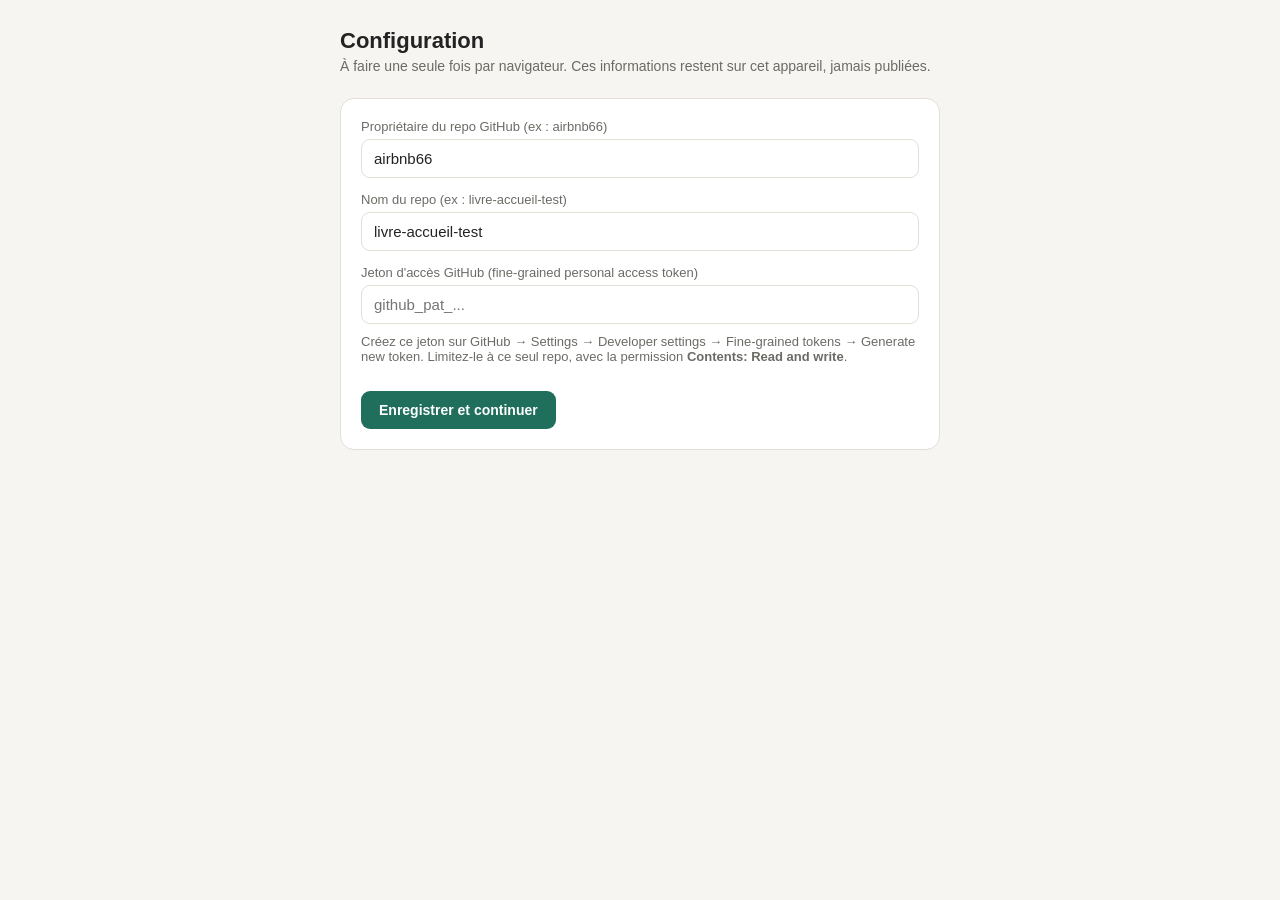
==== admin.html @ c9a01950 "Add files via upload" ====
<!DOCTYPE html>
<html lang="fr">
<head>
<meta charset="UTF-8">
<meta name="viewport" content="width=device-width, initial-scale=1.0">
<title>Admin — Livret d'accueil</title>
<style>
  :root{
    --bg:#f6f5f2; --card:#ffffff; --ink:#232323; --muted:#6b6b66;
    --accent:#1f6f5c; --accent-soft:#e7f2ef; --line:#e2dfd6; --danger:#b3432b;
  }
  *{box-sizing:border-box;}
  body{margin:0;background:var(--bg);color:var(--ink);font-family:-apple-system,BlinkMacSystemFont,"Segoe UI",Roboto,Arial,sans-serif;}
  .wrap{max-width:640px;margin:0 auto;padding:28px 20px 80px;}
  h1{font-size:22px;margin:0 0 4px;}
  p.sub{color:var(--muted);margin:0 0 24px;font-size:14px;}
  .card{background:var(--card);border:1px solid var(--line);border-radius:14px;padding:20px;margin-bottom:16px;}
  label{display:block;font-size:13px;color:var(--muted);margin:14px 0 5px;}
  label:first-child{margin-top:0;}
  input[type=text], input[type=password], textarea, select{
    width:100%;padding:10px 12px;border:1px solid var(--line);border-radius:9px;
    font-size:15px;font-family:inherit;background:#fff;color:var(--ink);
  }
  textarea{resize:vertical;min-height:60px;}
  fieldset{border:1px solid var(--line);border-radius:12px;padding:14px;margin:16px 0;}
  legend{font-weight:600;font-size:14px;padding:0 6px;}
  .row{display:flex;gap:10px;}
  .row > *{flex:1;}
  button{
    border:none;border-radius:9px;padding:11px 18px;font-size:14px;font-weight:600;
    cursor:pointer;background:var(--accent);color:#fff;
  }
  button.secondary{background:var(--accent-soft);color:var(--accent);}
  button.ghost{background:transparent;color:var(--muted);text-decoration:underline;padding:6px;font-weight:500;}
  button.danger{background:var(--danger);}
  button:disabled{opacity:.5;cursor:not-allowed;}
  .item-block{border:1px solid var(--line);border-radius:10px;padding:12px;margin-bottom:10px;position:relative;}
  .status{font-size:13px;margin-top:10px;padding:10px 12px;border-radius:8px;display:none;}
  .status.ok{display:block;background:#e7f2ef;color:var(--accent);}
  .status.err{display:block;background:#fbe8e3;color:var(--danger);}
  .muted{color:var(--muted);font-size:13px;}
  .top-actions{display:flex;justify-content:space-between;align-items:center;margin-bottom:18px;}
  a.link{color:var(--accent);font-size:13px;}
</style>
</head>
<body>
<div class="wrap" id="app"></div>

<script>
const LS_KEY = 'livret_admin_config';

function getConfig(){
  try{ return JSON.parse(localStorage.getItem(LS_KEY)); }catch(e){ return null; }
}
function saveConfig(cfg){ localStorage.setItem(LS_KEY, JSON.stringify(cfg)); }
function clearConfig(){ localStorage.removeItem(LS_KEY); }

function b64EncodeUnicode(str){
  return btoa(encodeURIComponent(str).replace(/%([0-9A-F]{2})/g,
    (m,p1) => String.fromCharCode('0x' + p1)));
}
function b64DecodeUnicode(str){
  return decodeURIComponent(atob(str).split('').map(c =>
    '%' + ('00' + c.charCodeAt(0).toString(16)).slice(-2)).join(''));
}

async function ghRequest(cfg, path, options={}){
  const url = `https://api.github.com/repos/${cfg.owner}/${cfg.repo}/contents/${path}`;
  const res = await fetch(url, {
    ...options,
    headers: {
      'Authorization': `Bearer ${cfg.token}`,
      'Accept': 'application/vnd.github+json',
      ...(options.headers||{})
    }
  });
  return res;
}

async function ghGetJson(cfg, path){
  const res = await ghRequest(cfg, path);
  if(res.status === 404) return {data:null, sha:null};
  if(!res.ok) throw new Error(`Erreur GitHub (${res.status})`);
  const body = await res.json();
  const content = b64DecodeUnicode(body.content.replace(/\n/g,''));
  return {data: JSON.parse(content), sha: body.sha};
}

async function ghPutJson(cfg, path, dataObj, sha, message){
  const res = await ghRequest(cfg, path, {
    method: 'PUT',
    body: JSON.stringify({
      message,
      content: b64EncodeUnicode(JSON.stringify(dataObj, null, 2)),
      sha: sha || undefined
    })
  });
  if(!res.ok){
    const err = await res.json().catch(()=>({}));
    throw new Error(err.message || `Erreur GitHub (${res.status})`);
  }
  return res.json();
}

// ---------- Rendu ----------

function renderSetup(){
  const app = document.getElementById('app');
  app.innerHTML = `
    <h1>Configuration</h1>
    <p class="sub">À faire une seule fois par navigateur. Ces informations restent sur cet appareil, jamais publiées.</p>
    <div class="card">
      <label>Propriétaire du repo GitHub (ex : airbnb66)</label>
      <input type="text" id="cfg-owner" value="airbnb66">
      <label>Nom du repo (ex : livre-accueil-test)</label>
      <input type="text" id="cfg-repo" value="livre-accueil-test">
      <label>Jeton d'accès GitHub (fine-grained personal access token)</label>
      <input type="password" id="cfg-token" placeholder="github_pat_...">
      <p class="muted" style="margin-top:10px">
        Créez ce jeton sur GitHub → Settings → Developer settings → Fine-grained tokens →
        Generate new token. Limitez-le à ce seul repo, avec la permission
        <b>Contents: Read and write</b>.
      </p>
      <button id="cfg-save" style="margin-top:14px">Enregistrer et continuer</button>
      <div class="status" id="cfg-status"></div>
    </div>
  `;
  document.getElementById('cfg-save').onclick = async () => {
    const cfg = {
      owner: document.getElementById('cfg-owner').value.trim(),
      repo: document.getElementById('cfg-repo').value.trim(),
      token: document.getElementById('cfg-token').value.trim()
    };
    const statusEl = document.getElementById('cfg-status');
    if(!cfg.owner || !cfg.repo || !cfg.token){
      statusEl.className = 'status err';
      statusEl.textContent = 'Merci de remplir les trois champs.';
      return;
    }
    try{
      await ghGetJson(cfg, 'data/logements.json');
      saveConfig(cfg);
      renderApp();
    }catch(e){
      statusEl.className = 'status err';
      statusEl.textContent = 'Connexion impossible : ' + e.message;
    }
  };
}

async function renderApp(){
  const cfg = getConfig();
  const app = document.getElementById('app');
  app.innerHTML = `<p class="muted">Chargement des logements…</p>`;

  let logements, logementsSha;
  try{
    const r = await ghGetJson(cfg, 'data/logements.json');
    logements = r.data || [];
    logementsSha = r.sha;
  }catch(e){
    app.innerHTML = `<div class="status err" style="display:block">Erreur : ${e.message}</div>
      <button class="ghost" id="reset-cfg">Changer la configuration</button>`;
    document.getElementById('reset-cfg').onclick = () => { clearConfig(); renderSetup(); };
    return;
  }

  app.innerHTML = `
    <div class="top-actions">
      <h1 style="margin:0">Vos logements</h1>
      <button class="ghost" id="reset-cfg">Déconnexion</button>
    </div>
    <div class="card">
      <label>Choisir un logement à modifier</label>
      <select id="logement-select">
        ${logements.map(l => `<option value="${l.id}">${l.nom}</option>`).join('')}
      </select>
      <div style="margin-top:14px" class="row">
        <button class="secondary" id="load-btn">Modifier ce logement</button>
      </div>
    </div>

    <div class="card">
      <label>Ajouter un nouveau logement</label>
      <div class="row">
        <input type="text" id="new-id" placeholder="identifiant (ex : appartement-2)">
        <input type="text" id="new-nom" placeholder="Nom affiché (ex : Appartement 2)">
      </div>
      <button style="margin-top:12px" id="add-btn">Créer le logement</button>
      <p class="muted" style="margin-top:8px">Le lien du livret sera : votresite.github.io/?id=identifiant</p>
      <div class="status" id="add-status"></div>
    </div>

    <div id="editor"></div>
  `;

  document.getElementById('reset-cfg').onclick = () => { clearConfig(); renderSetup(); };
  document.getElementById('load-btn').onclick = () => {
    const id = document.getElementById('logement-select').value;
    renderEditor(cfg, id);
  };

  document.getElementById('add-btn').onclick = async () => {
    const id = document.getElementById('new-id').value.trim();
    const nom = document.getElementById('new-nom').value.trim();
    const statusEl = document.getElementById('add-status');
    if(!id || !nom){
      statusEl.className = 'status err';
      statusEl.textContent = 'Renseignez un identifiant et un nom.';
      return;
    }
    try{
      const defaultData = {
        nom, wifi:{reseau:'', motDePasse:''},
        arrivee:{horaireArrivee:'', horaireDepart:'', instructions:'', codeBoite:''},
        parking:{description:'', lienMaps:''},
        equipements:[], adresses:[], reglement:'', contactHote:''
      };
      await ghPutJson(cfg, `data/${id}.json`, defaultData, null, `Ajout du logement ${nom}`);
      const updated = [...logements, {id, nom}];
      await ghPutJson(cfg, 'data/logements.json', updated, logementsSha, `Ajout de ${nom} à la liste des logements`);
      statusEl.className = 'status ok';
      statusEl.textContent = 'Logement créé. Rechargement…';
      setTimeout(renderApp, 1000);
    }catch(e){
      statusEl.className = 'status err';
      statusEl.textContent = 'Erreur : ' + e.message;
    }
  };
}

async function renderEditor(cfg, id){
  const editor = document.getElementById('editor');
  editor.innerHTML = `<p class="muted">Chargement…</p>`;
  let data, sha;
  try{
    const r = await ghGetJson(cfg, `data/${id}.json`);
    data = r.data; sha = r.sha;
  }catch(e){
    editor.innerHTML = `<div class="status err" style="display:block">Erreur : ${e.message}</div>`;
    return;
  }

  const equipHtml = (data.equipements||[]).map((eq,i) => `
    <div class="item-block" data-idx="${i}">
      <div class="row">
        <input type="text" class="eq-icone" placeholder="Emoji" value="${eq.icone||''}" style="max-width:60px">
        <input type="text" class="eq-titre" placeholder="Titre" value="${eq.titre||''}">
      </div>
      <textarea class="eq-texte" placeholder="Instructions">${eq.texte||''}</textarea>
      <button class="ghost remove-eq">Supprimer</button>
    </div>`).join('');

  const adrHtml = (data.adresses||[]).map((a,i) => `
    <div class="item-block" data-idx="${i}">
      <input type="text" class="adr-nom" placeholder="Nom" value="${a.nom||''}">
      <textarea class="adr-info" placeholder="Info">${a.info||''}</textarea>
      <button class="ghost remove-adr">Supprimer</button>
    </div>`).join('');

  editor.innerHTML = `
    <div class="card">
      <h1 style="margin:0 0 4px">${data.nom || id}</h1>
      <p class="sub">Lien du livret : votresite.github.io/?id=${id}</p>

      <fieldset>
        <legend>📶 Wi-Fi</legend>
        <label>Nom du réseau</label>
        <input type="text" id="f-wifi-reseau" value="${data.wifi?.reseau||''}">
        <label>Mot de passe</label>
        <input type="text" id="f-wifi-pass" value="${data.wifi?.motDePasse||''}">
      </fieldset>

      <fieldset>
        <legend>🔑 Arrivée / départ</legend>
        <div class="row">
          <div>
            <label>Horaire arrivée</label>
            <input type="text" id="f-arr-h" value="${data.arrivee?.horaireArrivee||''}">
          </div>
          <div>
            <label>Horaire départ</label>
            <input type="text" id="f-dep-h" value="${data.arrivee?.horaireDepart||''}">
          </div>
        </div>
        <label>Instructions d'accès</label>
        <textarea id="f-arr-instr">${data.arrivee?.instructions||''}</textarea>
        <label>Code boîte à clé</label>
        <input type="text" id="f-arr-code" value="${data.arrivee?.codeBoite||''}">
      </fieldset>

      <fieldset>
        <legend>🚗 Parking</legend>
        <label>Description</label>
        <textarea id="f-park-desc">${data.parking?.description||''}</textarea>
        <label>Lien Google Maps</label>
        <input type="text" id="f-park-maps" value="${data.parking?.lienMaps||''}">
      </fieldset>

      <fieldset>
        <legend>🏠 Équipements</legend>
        <div id="eq-list">${equipHtml}</div>
        <button class="secondary" id="add-eq">+ Ajouter un équipement</button>
      </fieldset>

      <fieldset>
        <legend>🍽️ Bonnes adresses</legend>
        <div id="adr-list">${adrHtml}</div>
        <button class="secondary" id="add-adr">+ Ajouter une adresse</button>
      </fieldset>

      <fieldset>
        <legend>📌 Règlement</legend>
        <textarea id="f-reglement">${data.reglement||''}</textarea>
      </fieldset>

      <fieldset>
        <legend>Besoin d'aide</legend>
        <textarea id="f-contact">${data.contactHote||''}</textarea>
      </fieldset>

      <button id="save-btn">Enregistrer les modifications</button>
      <div class="status" id="save-status"></div>
    </div>
  `;

  document.getElementById('add-eq').onclick = () => {
    document.getElementById('eq-list').insertAdjacentHTML('beforeend', `
      <div class="item-block">
        <div class="row">
          <input type="text" class="eq-icone" placeholder="Emoji" style="max-width:60px">
          <input type="text" class="eq-titre" placeholder="Titre">
        </div>
        <textarea class="eq-texte" placeholder="Instructions"></textarea>
        <button class="ghost remove-eq">Supprimer</button>
      </div>`);
  };
  document.getElementById('add-adr').onclick = () => {
    document.getElementById('adr-list').insertAdjacentHTML('beforeend', `
      <div class="item-block">
        <input type="text" class="adr-nom" placeholder="Nom">
        <textarea class="adr-info" placeholder="Info"></textarea>
        <button class="ghost remove-adr">Supprimer</button>
      </div>`);
  };
  editor.addEventListener('click', (e) => {
    if(e.target.classList.contains('remove-eq') || e.target.classList.contains('remove-adr')){
      e.target.closest('.item-block').remove();
    }
  });

  document.getElementById('save-btn').onclick = async () => {
    const statusEl = document.getElementById('save-status');
    statusEl.className = 'status'; statusEl.style.display='none';

    const equipements = [...document.querySelectorAll('#eq-list .item-block')].map(b => ({
      icone: b.querySelector('.eq-icone').value,
      titre: b.querySelector('.eq-titre').value,
      texte: b.querySelector('.eq-texte').value
    }));
    const adresses = [...document.querySelectorAll('#adr-list .item-block')].map(b => ({
      nom: b.querySelector('.adr-nom').value,
      info: b.querySelector('.adr-info').value
    }));

    const updated = {
      nom: data.nom,
      wifi: {
        reseau: document.getElementById('f-wifi-reseau').value,
        motDePasse: document.getElementById('f-wifi-pass').value
      },
      arrivee: {
        horaireArrivee: document.getElementById('f-arr-h').value,
        horaireDepart: document.getElementById('f-dep-h').value,
        instructions: document.getElementById('f-arr-instr').value,
        codeBoite: document.getElementById('f-arr-code').value
      },
      parking: {
        description: document.getElementById('f-park-desc').value,
        lienMaps: document.getElementById('f-park-maps').value
      },
      equipements, adresses,
      reglement: document.getElementById('f-reglement').value,
      contactHote: document.getElementById('f-contact').value
    };

    try{
      await ghPutJson(cfg, `data/${id}.json`, updated, sha, `Mise à jour du logement ${id}`);
      statusEl.className = 'status ok';
      statusEl.textContent = "Enregistré ✓ — le site sera à jour dans moins d'une minute.";
    }catch(e){
      statusEl.className = 'status err';
      statusEl.textContent = "Erreur lors de l'enregistrement : " + e.message;
    }
  };
}

// ---------- Démarrage ----------
const existing = getConfig();
if(existing) renderApp(); else renderSetup();
</script>
</body>
</html>
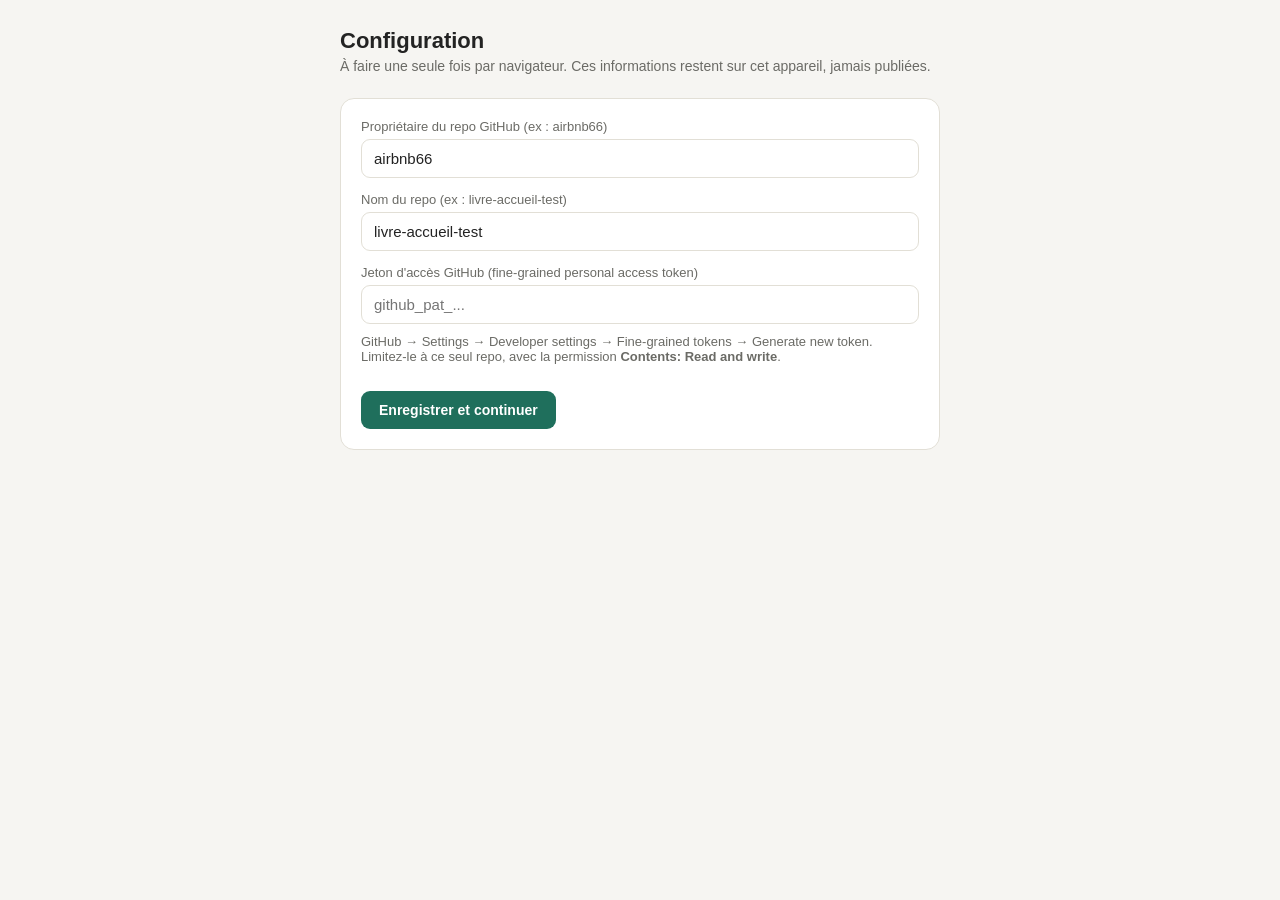
==== commit 718facb7: "Add files via upload" ====
--- a/admin.html
+++ b/admin.html
@@ -21,26 +21,30 @@
     width:100%;padding:10px 12px;border:1px solid var(--line);border-radius:9px;
     font-size:15px;font-family:inherit;background:#fff;color:var(--ink);
   }
-  textarea{resize:vertical;min-height:60px;}
+  textarea{resize:vertical;min-height:50px;}
   fieldset{border:1px solid var(--line);border-radius:12px;padding:14px;margin:16px 0;}
   legend{font-weight:600;font-size:14px;padding:0 6px;}
   .row{display:flex;gap:10px;}
   .row > *{flex:1;}
-  button{
-    border:none;border-radius:9px;padding:11px 18px;font-size:14px;font-weight:600;
-    cursor:pointer;background:var(--accent);color:#fff;
-  }
+  button{border:none;border-radius:9px;padding:11px 18px;font-size:14px;font-weight:600;cursor:pointer;background:var(--accent);color:#fff;}
   button.secondary{background:var(--accent-soft);color:var(--accent);}
   button.ghost{background:transparent;color:var(--muted);text-decoration:underline;padding:6px;font-weight:500;}
   button.danger{background:var(--danger);}
   button:disabled{opacity:.5;cursor:not-allowed;}
-  .item-block{border:1px solid var(--line);border-radius:10px;padding:12px;margin-bottom:10px;position:relative;}
+  .item-block{border:1px solid var(--line);border-radius:10px;padding:12px;margin-bottom:10px;}
   .status{font-size:13px;margin-top:10px;padding:10px 12px;border-radius:8px;display:none;}
   .status.ok{display:block;background:#e7f2ef;color:var(--accent);}
   .status.err{display:block;background:#fbe8e3;color:var(--danger);}
   .muted{color:var(--muted);font-size:13px;}
   .top-actions{display:flex;justify-content:space-between;align-items:center;margin-bottom:18px;}
-  a.link{color:var(--accent);font-size:13px;}
+
+  .trilang{border-left:3px solid var(--accent-soft);padding-left:10px;margin-top:6px;}
+  .trilang .tl-row{display:flex;align-items:flex-start;gap:8px;margin-bottom:6px;}
+  .trilang .tl-tag{
+    flex:0 0 30px;font-size:11px;font-weight:700;color:var(--accent);
+    background:var(--accent-soft);border-radius:6px;text-align:center;padding:6px 0;
+  }
+  .trilang .tl-row input, .trilang .tl-row textarea{flex:1;}
 </style>
 </head>
 <body>
@@ -48,35 +52,28 @@
 
 <script>
 const LS_KEY = 'livret_admin_config';
-
-function getConfig(){
-  try{ return JSON.parse(localStorage.getItem(LS_KEY)); }catch(e){ return null; }
-}
+const LANGS = ['fr','en','es'];
+const LANG_LABEL = {fr:'FR', en:'EN', es:'ES'};
+
+function getConfig(){ try{ return JSON.parse(localStorage.getItem(LS_KEY)); }catch(e){ return null; } }
 function saveConfig(cfg){ localStorage.setItem(LS_KEY, JSON.stringify(cfg)); }
 function clearConfig(){ localStorage.removeItem(LS_KEY); }
 
 function b64EncodeUnicode(str){
-  return btoa(encodeURIComponent(str).replace(/%([0-9A-F]{2})/g,
-    (m,p1) => String.fromCharCode('0x' + p1)));
+  return btoa(encodeURIComponent(str).replace(/%([0-9A-F]{2})/g, (m,p1) => String.fromCharCode('0x' + p1)));
 }
 function b64DecodeUnicode(str){
-  return decodeURIComponent(atob(str).split('').map(c =>
-    '%' + ('00' + c.charCodeAt(0).toString(16)).slice(-2)).join(''));
+  return decodeURIComponent(atob(str).split('').map(c => '%' + ('00' + c.charCodeAt(0).toString(16)).slice(-2)).join(''));
 }
 
 async function ghRequest(cfg, path, options={}){
   const url = `https://api.github.com/repos/${cfg.owner}/${cfg.repo}/contents/${path}`;
   const res = await fetch(url, {
-    ...options,
-    headers: {
-      'Authorization': `Bearer ${cfg.token}`,
-      'Accept': 'application/vnd.github+json',
-      ...(options.headers||{})
-    }
+    ...options, cache:'no-store',
+    headers: { 'Authorization': `Bearer ${cfg.token}`, 'Accept': 'application/vnd.github+json', ...(options.headers||{}) }
   });
   return res;
 }
-
 async function ghGetJson(cfg, path){
   const res = await ghRequest(cfg, path);
   if(res.status === 404) return {data:null, sha:null};
@@ -85,21 +82,46 @@
   const content = b64DecodeUnicode(body.content.replace(/\n/g,''));
   return {data: JSON.parse(content), sha: body.sha};
 }
-
 async function ghPutJson(cfg, path, dataObj, sha, message){
   const res = await ghRequest(cfg, path, {
     method: 'PUT',
-    body: JSON.stringify({
-      message,
-      content: b64EncodeUnicode(JSON.stringify(dataObj, null, 2)),
-      sha: sha || undefined
-    })
+    body: JSON.stringify({ message, content: b64EncodeUnicode(JSON.stringify(dataObj, null, 2)), sha: sha || undefined })
   });
   if(!res.ok){
     const err = await res.json().catch(()=>({}));
     throw new Error(err.message || `Erreur GitHub (${res.status})`);
   }
   return res.json();
+}
+
+// ---------- Champs multilingues ----------
+
+// Convertit une valeur existante (chaîne = ancien format, ou objet {fr,en,es}) en objet complet
+function trilangInit(value){
+  if(value == null) return {fr:'', en:'', es:''};
+  if(typeof value === 'string') return {fr: value, en:'', es:''};
+  return {fr: value.fr||'', en: value.en||'', es: value.es||''};
+}
+
+// Génère le HTML d'un bloc de 3 champs (un par langue) pour un champ traduisible
+function trilangField(idPrefix, value, multiline=false){
+  const v = trilangInit(value);
+  const tag = multiline ? 'textarea' : 'input type="text"';
+  const closeTag = multiline ? 'textarea' : 'input';
+  return `<div class="trilang">` + LANGS.map(l => `
+    <div class="tl-row">
+      <span class="tl-tag">${LANG_LABEL[l]}</span>
+      ${multiline
+        ? `<textarea id="${idPrefix}-${l}">${v[l]}</textarea>`
+        : `<input type="text" id="${idPrefix}-${l}" value="${v[l].replace(/"/g,'&quot;')}">`}
+    </div>`).join('') + `</div>`;
+}
+
+// Relit les 3 champs saisis et reconstruit l'objet {fr,en,es}
+function trilangRead(idPrefix){
+  const out = {};
+  LANGS.forEach(l => { out[l] = document.getElementById(`${idPrefix}-${l}`)?.value || ''; });
+  return out;
 }
 
 // ---------- Rendu ----------
@@ -117,9 +139,8 @@
       <label>Jeton d'accès GitHub (fine-grained personal access token)</label>
       <input type="password" id="cfg-token" placeholder="github_pat_...">
       <p class="muted" style="margin-top:10px">
-        Créez ce jeton sur GitHub → Settings → Developer settings → Fine-grained tokens →
-        Generate new token. Limitez-le à ce seul repo, avec la permission
-        <b>Contents: Read and write</b>.
+        GitHub → Settings → Developer settings → Fine-grained tokens → Generate new token.
+        Limitez-le à ce seul repo, avec la permission <b>Contents: Read and write</b>.
       </p>
       <button id="cfg-save" style="margin-top:14px">Enregistrer et continuer</button>
       <div class="status" id="cfg-status"></div>
@@ -133,8 +154,7 @@
     };
     const statusEl = document.getElementById('cfg-status');
     if(!cfg.owner || !cfg.repo || !cfg.token){
-      statusEl.className = 'status err';
-      statusEl.textContent = 'Merci de remplir les trois champs.';
+      statusEl.className = 'status err'; statusEl.textContent = 'Merci de remplir les trois champs.';
       return;
     }
     try{
@@ -142,8 +162,7 @@
       saveConfig(cfg);
       renderApp();
     }catch(e){
-      statusEl.className = 'status err';
-      statusEl.textContent = 'Connexion impossible : ' + e.message;
+      statusEl.className = 'status err'; statusEl.textContent = 'Connexion impossible : ' + e.message;
     }
   };
 }
@@ -205,26 +224,25 @@
     const nom = document.getElementById('new-nom').value.trim();
     const statusEl = document.getElementById('add-status');
     if(!id || !nom){
-      statusEl.className = 'status err';
-      statusEl.textContent = 'Renseignez un identifiant et un nom.';
+      statusEl.className = 'status err'; statusEl.textContent = 'Renseignez un identifiant et un nom.';
       return;
     }
     try{
       const defaultData = {
-        nom, wifi:{reseau:'', motDePasse:''},
-        arrivee:{horaireArrivee:'', horaireDepart:'', instructions:'', codeBoite:''},
-        parking:{description:'', lienMaps:''},
-        equipements:[], adresses:[], reglement:'', contactHote:''
+        nom: {fr:nom, en:'', es:''},
+        wifi:{reseau:'', motDePasse:''},
+        arrivee:{horaireArrivee:{fr:'',en:'',es:''}, horaireDepart:{fr:'',en:'',es:''}, instructions:{fr:'',en:'',es:''}, codeBoite:''},
+        parking:{description:{fr:'',en:'',es:''}, lienMaps:''},
+        equipements:[], adresses:[],
+        reglement:{fr:'',en:'',es:''}, contactHote:{fr:'',en:'',es:''}
       };
       await ghPutJson(cfg, `data/${id}.json`, defaultData, null, `Ajout du logement ${nom}`);
       const updated = [...logements, {id, nom}];
       await ghPutJson(cfg, 'data/logements.json', updated, logementsSha, `Ajout de ${nom} à la liste des logements`);
-      statusEl.className = 'status ok';
-      statusEl.textContent = 'Logement créé. Rechargement…';
+      statusEl.className = 'status ok'; statusEl.textContent = 'Logement créé. Rechargement…';
       setTimeout(renderApp, 1000);
     }catch(e){
-      statusEl.className = 'status err';
-      statusEl.textContent = 'Erreur : ' + e.message;
+      statusEl.className = 'status err'; statusEl.textContent = 'Erreur : ' + e.message;
     }
   };
 }
@@ -243,58 +261,59 @@
 
   const equipHtml = (data.equipements||[]).map((eq,i) => `
     <div class="item-block" data-idx="${i}">
-      <div class="row">
-        <input type="text" class="eq-icone" placeholder="Emoji" value="${eq.icone||''}" style="max-width:60px">
-        <input type="text" class="eq-titre" placeholder="Titre" value="${eq.titre||''}">
-      </div>
-      <textarea class="eq-texte" placeholder="Instructions">${eq.texte||''}</textarea>
-      <button class="ghost remove-eq">Supprimer</button>
+      <input type="text" class="eq-icone" placeholder="Emoji" value="${(eq.icone||'').replace(/"/g,'&quot;')}" style="max-width:60px;margin-bottom:8px">
+      <label style="margin-top:0">Titre</label>
+      ${trilangField(`eq${i}-titre`, eq.titre)}
+      <label>Instructions</label>
+      ${trilangField(`eq${i}-texte`, eq.texte, true)}
+      <button class="ghost remove-eq" style="margin-top:6px">Supprimer</button>
     </div>`).join('');
 
   const adrHtml = (data.adresses||[]).map((a,i) => `
     <div class="item-block" data-idx="${i}">
-      <input type="text" class="adr-nom" placeholder="Nom" value="${a.nom||''}">
-      <textarea class="adr-info" placeholder="Info">${a.info||''}</textarea>
-      <button class="ghost remove-adr">Supprimer</button>
+      <label style="margin-top:0">Nom</label>
+      <input type="text" class="adr-nom" value="${(a.nom||'').replace(/"/g,'&quot;')}">
+      <label>Info</label>
+      ${trilangField(`adr${i}-info`, a.info, true)}
+      <button class="ghost remove-adr" style="margin-top:6px">Supprimer</button>
     </div>`).join('');
 
   editor.innerHTML = `
     <div class="card">
-      <h1 style="margin:0 0 4px">${data.nom || id}</h1>
+      <h1 style="margin:0 0 4px">${trilangInit(data.nom).fr || id}</h1>
       <p class="sub">Lien du livret : votresite.github.io/?id=${id}</p>
 
       <fieldset>
-        <legend>📶 Wi-Fi</legend>
+        <legend>Nom du logement (affiché dans le titre)</legend>
+        ${trilangField('f-nom', data.nom)}
+      </fieldset>
+
+      <fieldset>
+        <legend>📶 Wi-Fi (identique dans les 3 langues)</legend>
         <label>Nom du réseau</label>
-        <input type="text" id="f-wifi-reseau" value="${data.wifi?.reseau||''}">
+        <input type="text" id="f-wifi-reseau" value="${(data.wifi?.reseau||'').replace(/"/g,'&quot;')}">
         <label>Mot de passe</label>
-        <input type="text" id="f-wifi-pass" value="${data.wifi?.motDePasse||''}">
+        <input type="text" id="f-wifi-pass" value="${(data.wifi?.motDePasse||'').replace(/"/g,'&quot;')}">
       </fieldset>
 
       <fieldset>
         <legend>🔑 Arrivée / départ</legend>
-        <div class="row">
-          <div>
-            <label>Horaire arrivée</label>
-            <input type="text" id="f-arr-h" value="${data.arrivee?.horaireArrivee||''}">
-          </div>
-          <div>
-            <label>Horaire départ</label>
-            <input type="text" id="f-dep-h" value="${data.arrivee?.horaireDepart||''}">
-          </div>
-        </div>
+        <label>Horaire arrivée</label>
+        ${trilangField('f-arr-h', data.arrivee?.horaireArrivee)}
+        <label>Horaire départ</label>
+        ${trilangField('f-dep-h', data.arrivee?.horaireDepart)}
         <label>Instructions d'accès</label>
-        <textarea id="f-arr-instr">${data.arrivee?.instructions||''}</textarea>
-        <label>Code boîte à clé</label>
-        <input type="text" id="f-arr-code" value="${data.arrivee?.codeBoite||''}">
+        ${trilangField('f-arr-instr', data.arrivee?.instructions, true)}
+        <label>Code boîte à clé (identique dans les 3 langues)</label>
+        <input type="text" id="f-arr-code" value="${(data.arrivee?.codeBoite||'').replace(/"/g,'&quot;')}">
       </fieldset>
 
       <fieldset>
         <legend>🚗 Parking</legend>
         <label>Description</label>
-        <textarea id="f-park-desc">${data.parking?.description||''}</textarea>
-        <label>Lien Google Maps</label>
-        <input type="text" id="f-park-maps" value="${data.parking?.lienMaps||''}">
+        ${trilangField('f-park-desc', data.parking?.description, true)}
+        <label>Lien Google Maps (identique dans les 3 langues)</label>
+        <input type="text" id="f-park-maps" value="${(data.parking?.lienMaps||'').replace(/"/g,'&quot;')}">
       </fieldset>
 
       <fieldset>
@@ -311,12 +330,12 @@
 
       <fieldset>
         <legend>📌 Règlement</legend>
-        <textarea id="f-reglement">${data.reglement||''}</textarea>
+        ${trilangField('f-reglement', data.reglement, true)}
       </fieldset>
 
       <fieldset>
         <legend>Besoin d'aide</legend>
-        <textarea id="f-contact">${data.contactHote||''}</textarea>
+        ${trilangField('f-contact', data.contactHote, true)}
       </fieldset>
 
       <button id="save-btn">Enregistrer les modifications</button>
@@ -324,24 +343,31 @@
     </div>
   `;
 
+  let eqCounter = (data.equipements||[]).length;
+  let adrCounter = (data.adresses||[]).length;
+
   document.getElementById('add-eq').onclick = () => {
     document.getElementById('eq-list').insertAdjacentHTML('beforeend', `
-      <div class="item-block">
-        <div class="row">
-          <input type="text" class="eq-icone" placeholder="Emoji" style="max-width:60px">
-          <input type="text" class="eq-titre" placeholder="Titre">
-        </div>
-        <textarea class="eq-texte" placeholder="Instructions"></textarea>
-        <button class="ghost remove-eq">Supprimer</button>
+      <div class="item-block" data-idx="${eqCounter}">
+        <input type="text" class="eq-icone" placeholder="Emoji" style="max-width:60px;margin-bottom:8px">
+        <label style="margin-top:0">Titre</label>
+        ${trilangField(`eq${eqCounter}-titre`, null)}
+        <label>Instructions</label>
+        ${trilangField(`eq${eqCounter}-texte`, null, true)}
+        <button class="ghost remove-eq" style="margin-top:6px">Supprimer</button>
       </div>`);
+    eqCounter++;
   };
   document.getElementById('add-adr').onclick = () => {
     document.getElementById('adr-list').insertAdjacentHTML('beforeend', `
-      <div class="item-block">
-        <input type="text" class="adr-nom" placeholder="Nom">
-        <textarea class="adr-info" placeholder="Info"></textarea>
-        <button class="ghost remove-adr">Supprimer</button>
+      <div class="item-block" data-idx="${adrCounter}">
+        <label style="margin-top:0">Nom</label>
+        <input type="text" class="adr-nom">
+        <label>Info</label>
+        ${trilangField(`adr${adrCounter}-info`, null, true)}
+        <button class="ghost remove-adr" style="margin-top:6px">Supprimer</button>
       </div>`);
+    adrCounter++;
   };
   editor.addEventListener('click', (e) => {
     if(e.target.classList.contains('remove-eq') || e.target.classList.contains('remove-adr')){
@@ -353,35 +379,41 @@
     const statusEl = document.getElementById('save-status');
     statusEl.className = 'status'; statusEl.style.display='none';
 
-    const equipements = [...document.querySelectorAll('#eq-list .item-block')].map(b => ({
-      icone: b.querySelector('.eq-icone').value,
-      titre: b.querySelector('.eq-titre').value,
-      texte: b.querySelector('.eq-texte').value
-    }));
-    const adresses = [...document.querySelectorAll('#adr-list .item-block')].map(b => ({
-      nom: b.querySelector('.adr-nom').value,
-      info: b.querySelector('.adr-info').value
-    }));
+    const equipements = [...document.querySelectorAll('#eq-list .item-block')].map(b => {
+      const idx = b.dataset.idx;
+      return {
+        icone: b.querySelector('.eq-icone').value,
+        titre: trilangRead(`eq${idx}-titre`),
+        texte: trilangRead(`eq${idx}-texte`)
+      };
+    });
+    const adresses = [...document.querySelectorAll('#adr-list .item-block')].map(b => {
+      const idx = b.dataset.idx;
+      return {
+        nom: b.querySelector('.adr-nom').value,
+        info: trilangRead(`adr${idx}-info`)
+      };
+    });
 
     const updated = {
-      nom: data.nom,
+      nom: trilangRead('f-nom'),
       wifi: {
         reseau: document.getElementById('f-wifi-reseau').value,
         motDePasse: document.getElementById('f-wifi-pass').value
       },
       arrivee: {
-        horaireArrivee: document.getElementById('f-arr-h').value,
-        horaireDepart: document.getElementById('f-dep-h').value,
-        instructions: document.getElementById('f-arr-instr').value,
+        horaireArrivee: trilangRead('f-arr-h'),
+        horaireDepart: trilangRead('f-dep-h'),
+        instructions: trilangRead('f-arr-instr'),
         codeBoite: document.getElementById('f-arr-code').value
       },
       parking: {
-        description: document.getElementById('f-park-desc').value,
+        description: trilangRead('f-park-desc'),
         lienMaps: document.getElementById('f-park-maps').value
       },
       equipements, adresses,
-      reglement: document.getElementById('f-reglement').value,
-      contactHote: document.getElementById('f-contact').value
+      reglement: trilangRead('f-reglement'),
+      contactHote: trilangRead('f-contact')
     };
 
     try{
